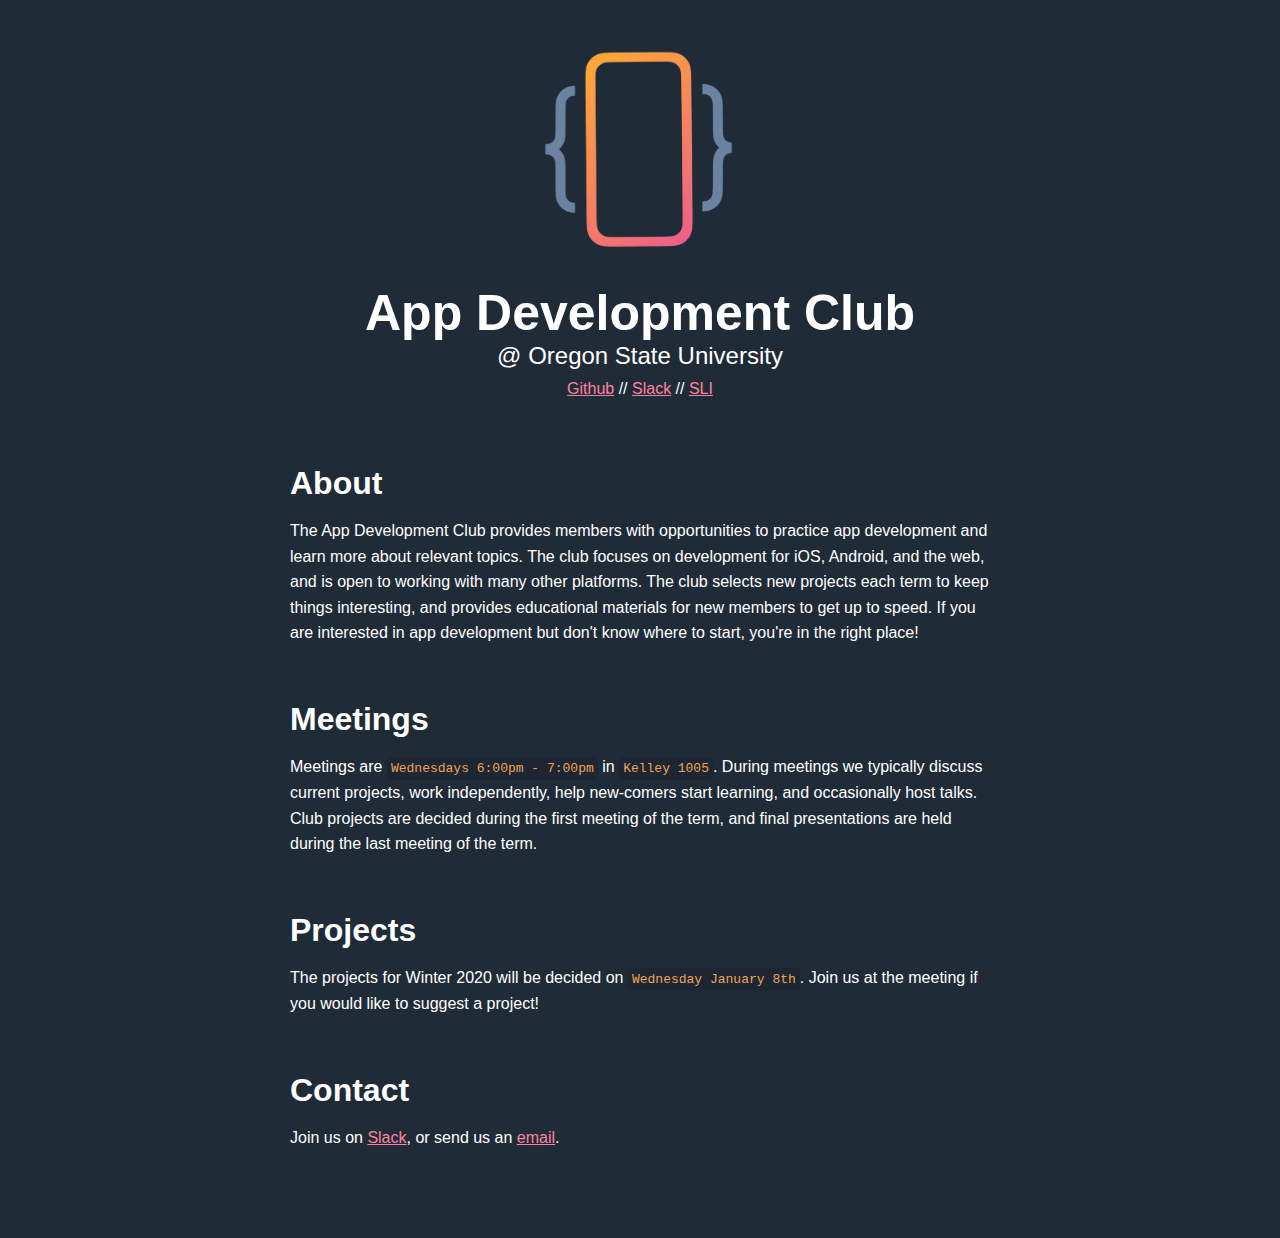
==== index.html @ 26351058 "Simple Site" ====
<!DOCTYPE html>
<html lang="en">

<head>
    <meta charset="utf-8">
    <title>App Dev. Club @ Oregon State</title>
    <link rel="stylesheet" href="style.css"
</head>

<body class="index">
    <img src="logo.png" height="200"/>

    <h1 class="title">App Development Club</h1>
    <h2 class="subtitle">@ Oregon State University</h2>
    <h4 class="subtitle">
        <a target="_blank" href="https://github.com/OSU-App-Club">Github</a> //
        <a target="_blank" href="https://osuappclub.slack.com/signup">Slack</a> //
        <a target="_blank" href="https://apps.ideal-logic.com/osusli?key=F3T9-25VWY_5878-CZ4R_dc2aa8ad">SLI</a>
    </h4>

    <br>
    <br>

    <h1>About</h1>

    <p>
        The App Development Club provides members with opportunities to practice app development and learn more about relevant topics.
        The club focuses on development for iOS, Android, and the web, and is open to working with many other platforms.
        The club selects new projects each term to keep things interesting, and provides educational materials for new members to get up to speed.
        If you are interested in app development but don't know where to start, you're in the right place!
    </p>
    <br>

    <h1>Meetings</h1>
    <p>
        Meetings are <code>Wednesdays 6:00pm - 7:00pm</code>  in <code>Kelley 1005</code>.
        During meetings we typically discuss current projects, work independently, help new-comers start learning, and occasionally host talks.
        Club projects are decided during the first meeting of the term, and final presentations are held during the last meeting of the term.
    </p>
    <br>

    <h1>Projects</h1>
    <p>
        The projects for Winter 2020 will be decided on <code>Wednesday January 8th</code>.
        Join us at the meeting if you would like to suggest a project!
    </p>
    <br>

    <h1>Contact</h1>
    <p>
        Join us on <a target="_blank" href="https://osuappclub.slack.com/signup">Slack</a>, or send us an <a href="mailto:appdevelopmentclub@oregonstate.edu">email</a>.
    </p>

    <br>
    <br>
    <br>
    <br>

</body>

</html>
---- style.css ----
h1.title {
    text-align: center;
    font-size: 50px;
    margin-bottom: 0px;
}

.subtitle {
    text-align: center;
    margin-top: 0px;
    font-weight: normal;
    margin-bottom: 10px;
}

a {
    color: rgb(255, 131, 160);
}

pre {
    display: inline;
}

body {
    max-width: 700px;
    padding-left: 20px;
    padding-right: 20px;
    margin: auto;
    color: white;
    text-rendering: optimizeLegibility;
    font-family: -apple-system, BlinkMacSystemFont, "Segoe UI", Helvetica, "Apple Color Emoji", Arial, sans-serif, "Segoe UI Emoji", "Segoe UI Symbol";
}

h1 {
    font-weight: 600;
    font-size: xx-large;
    margin-bottom: 10px;
}

p {
    line-height: 1.6;
}

html {
    background-color: #202b38;
}

code {
    color: rgb(240, 163, 85);
    background-color: #1d2632;
    padding: 4px;
    border-radius: 5px;
}

img {
    display: block;
    margin: auto;
    margin-top: 50px;
}
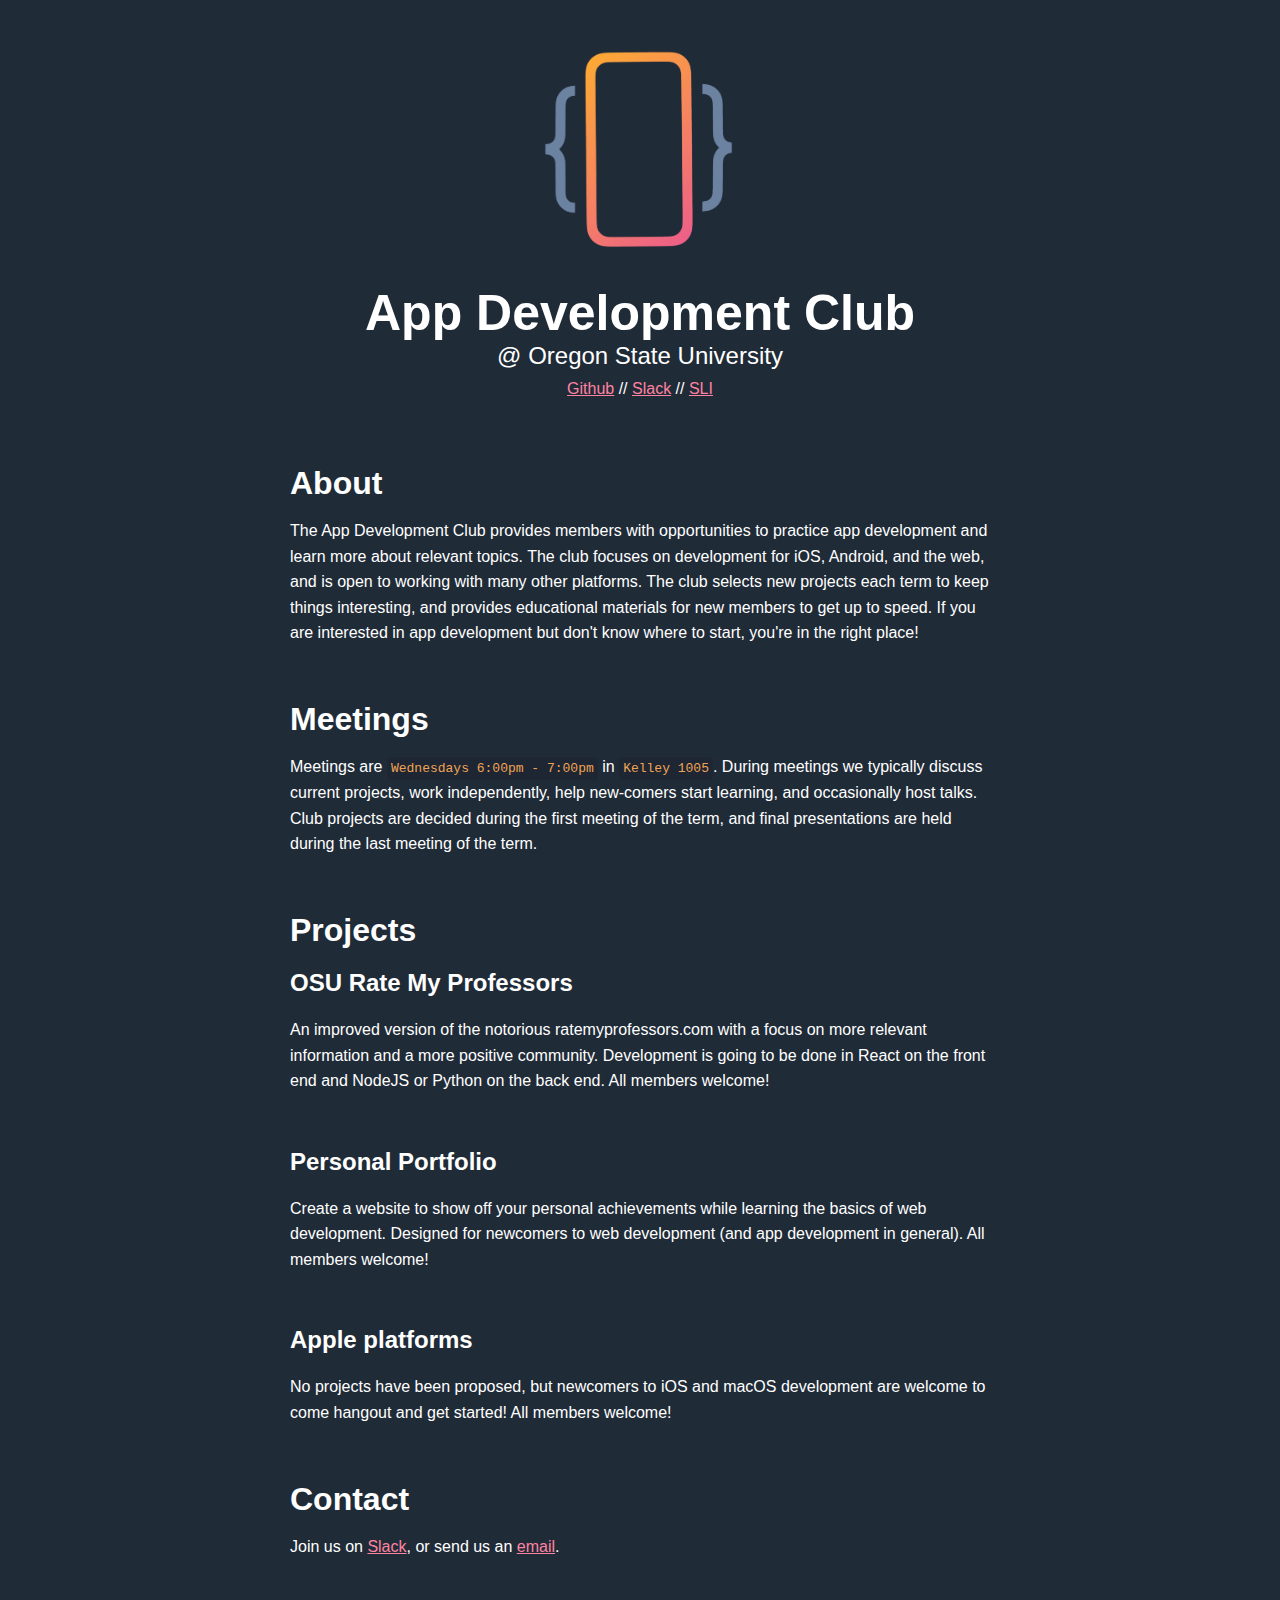
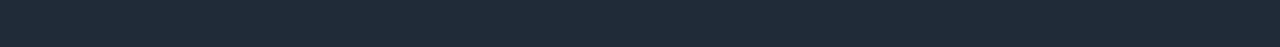
==== commit 77a8a498: "Adds projects for Winter 2020" ====
--- a/index.html
+++ b/index.html
@@ -4,7 +4,25 @@
 <head>
     <meta charset="utf-8">
     <title>App Dev. Club @ Oregon State</title>
-    <link rel="stylesheet" href="style.css"
+    <link rel="stylesheet" href="style.css">
+
+    <link rel="apple-touch-icon" sizes="57x57" href="favicon/apple-icon-57x57.png">
+    <link rel="apple-touch-icon" sizes="60x60" href="favicon/apple-icon-60x60.png">
+    <link rel="apple-touch-icon" sizes="72x72" href="favicon/apple-icon-72x72.png">
+    <link rel="apple-touch-icon" sizes="76x76" href="favicon/apple-icon-76x76.png">
+    <link rel="apple-touch-icon" sizes="114x114" href="favicon/apple-icon-114x114.png">
+    <link rel="apple-touch-icon" sizes="120x120" href="favicon/apple-icon-120x120.png">
+    <link rel="apple-touch-icon" sizes="144x144" href="favicon/apple-icon-144x144.png">
+    <link rel="apple-touch-icon" sizes="152x152" href="favicon/apple-icon-152x152.png">
+    <link rel="apple-touch-icon" sizes="180x180" href="favicon/apple-icon-180x180.png">
+    <link rel="icon" type="image/png" sizes="192x192"  href="favicon/android-icon-192x192.png">
+    <link rel="icon" type="image/png" sizes="32x32" href="favicon/favicon-32x32.png">
+    <link rel="icon" type="image/png" sizes="96x96" href="favicon/favicon-96x96.png">
+    <link rel="icon" type="image/png" sizes="16x16" href="favicon/favicon-16x16.png">
+    <link rel="manifest" href="favicon/manifest.json">
+    <meta name="msapplication-TileColor" content="#ffffff">
+    <meta name="msapplication-TileImage" content="/ms-icon-144x144.png">
+    <meta name="theme-color" content="#ffffff">
 </head>
 
 <body class="index">
@@ -40,9 +58,23 @@
     <br>
 
     <h1>Projects</h1>
-    <p>
-        The projects for Winter 2020 will be decided on <code>Wednesday January 8th</code>.
-        Join us at the meeting if you would like to suggest a project!
+    <h2>OSU Rate My Professors</h2>
+    <p>An improved version of the notorious ratemyprofessors.com with a focus on more relevant information and a more positive community. 
+       Development is going to be done in React on the front end and NodeJS or Python on the back end.
+       All members welcome!
+    </p>
+    <br>
+
+    <h2>Personal Portfolio</h2>
+    <p>Create a website to show off your personal achievements while learning the basics of web development.
+       Designed for newcomers to web development (and app development in general).
+       All members welcome!
+    </p>
+    <br>
+
+    <h2>Apple platforms</h2>
+    <p>No projects have been proposed, but newcomers to iOS and macOS development are welcome to come hangout and get started!
+       All members welcome!
     </p>
     <br>
 
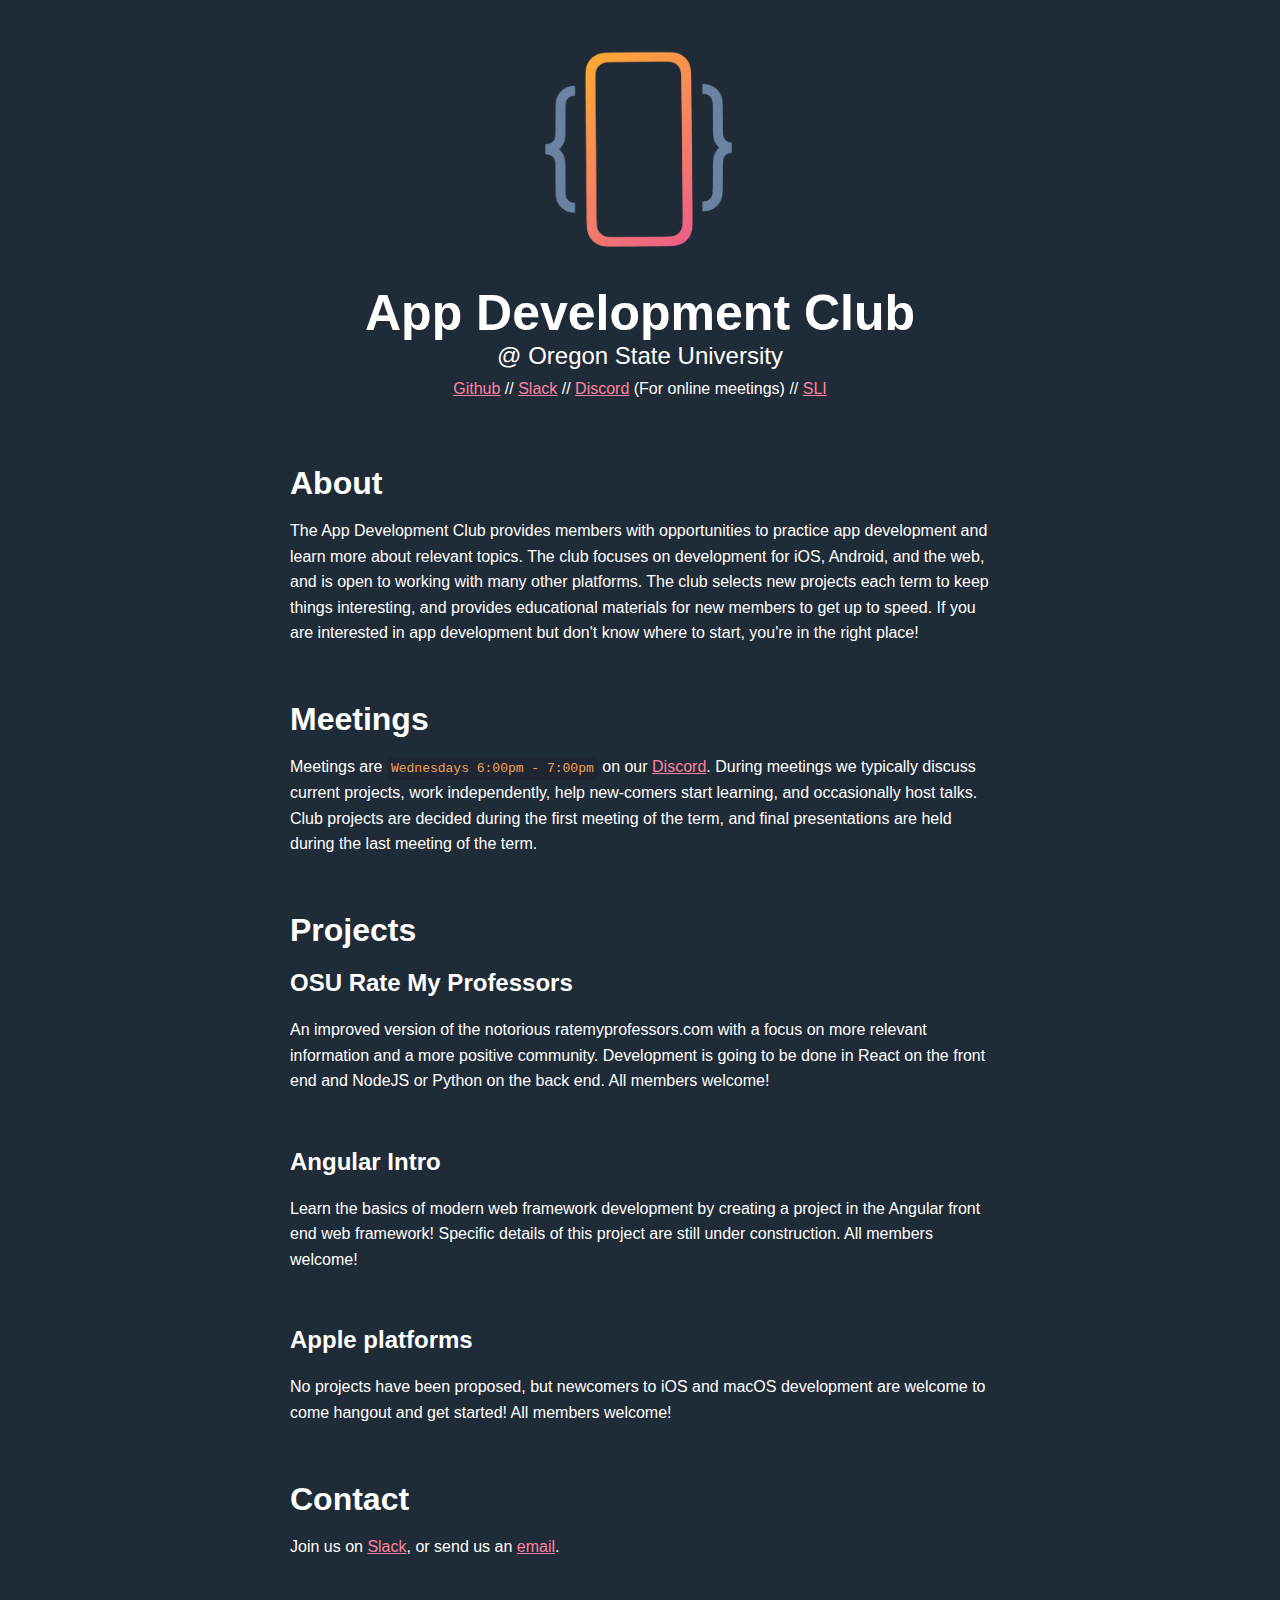
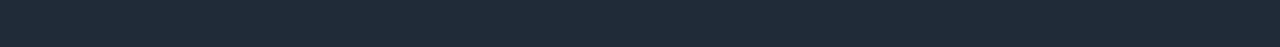
==== commit 3028048e: "Update meeting location" ====
--- a/index.html
+++ b/index.html
@@ -33,6 +33,7 @@
     <h4 class="subtitle">
         <a target="_blank" href="https://github.com/OSU-App-Club">Github</a> //
         <a target="_blank" href="https://osuappclub.slack.com/signup">Slack</a> //
+        <a target="_blank" href="https://discord.gg/HCtGZsM">Discord</a> (For online meetings) //
         <a target="_blank" href="https://apps.ideal-logic.com/osusli?key=F3T9-25VWY_5878-CZ4R_dc2aa8ad">SLI</a>
     </h4>
 
@@ -51,7 +52,7 @@
 
     <h1>Meetings</h1>
     <p>
-        Meetings are <code>Wednesdays 6:00pm - 7:00pm</code>  in <code>Kelley 1005</code>.
+        Meetings are <code>Wednesdays 6:00pm - 7:00pm</code> on our <a target="_blank" href="https://discord.gg/HCtGZsM">Discord</a>.
         During meetings we typically discuss current projects, work independently, help new-comers start learning, and occasionally host talks.
         Club projects are decided during the first meeting of the term, and final presentations are held during the last meeting of the term.
     </p>
@@ -65,9 +66,8 @@
     </p>
     <br>
 
-    <h2>Personal Portfolio</h2>
-    <p>Create a website to show off your personal achievements while learning the basics of web development.
-       Designed for newcomers to web development (and app development in general).
+    <h2>Angular Intro</h2>
+    <p>Learn the basics of modern web framework development by creating a project in the Angular front end web framework!  Specific details of this project are still under construction.
        All members welcome!
     </p>
     <br>
--- a/style.css
+++ b/style.css
@@ -35,6 +35,10 @@
     margin-bottom: 10px;
 }
 
+h2 {
+    font-weight: 300px;
+}
+
 p {
     line-height: 1.6;
 }
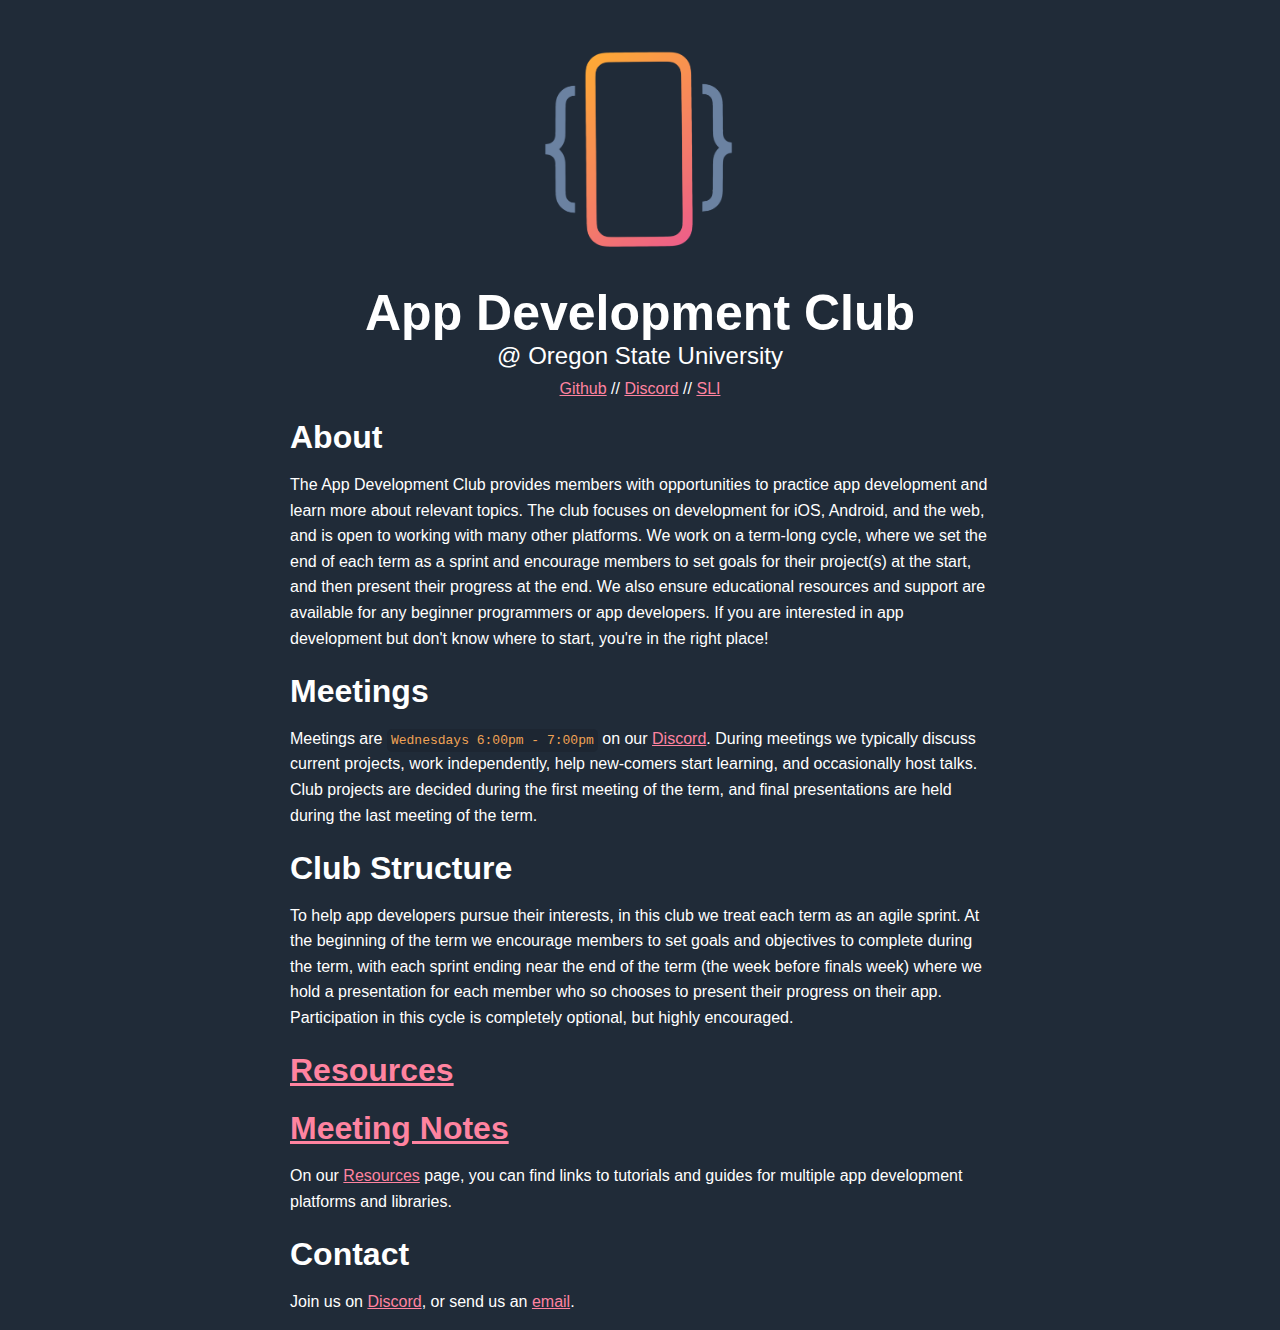
==== commit d945ef21: "Adding meeting notes page" ====
--- a/index.html
+++ b/index.html
@@ -15,7 +15,7 @@
     <link rel="apple-touch-icon" sizes="144x144" href="favicon/apple-icon-144x144.png">
     <link rel="apple-touch-icon" sizes="152x152" href="favicon/apple-icon-152x152.png">
     <link rel="apple-touch-icon" sizes="180x180" href="favicon/apple-icon-180x180.png">
-    <link rel="icon" type="image/png" sizes="192x192"  href="favicon/android-icon-192x192.png">
+    <link rel="icon" type="image/png" sizes="192x192" href="favicon/android-icon-192x192.png">
     <link rel="icon" type="image/png" sizes="32x32" href="favicon/favicon-32x32.png">
     <link rel="icon" type="image/png" sizes="96x96" href="favicon/favicon-96x96.png">
     <link rel="icon" type="image/png" sizes="16x16" href="favicon/favicon-16x16.png">
@@ -23,71 +23,61 @@
     <meta name="msapplication-TileColor" content="#ffffff">
     <meta name="msapplication-TileImage" content="/ms-icon-144x144.png">
     <meta name="theme-color" content="#ffffff">
+
+    <meta name="viewport" content="width=device-width, initial-scale=1">
 </head>
 
 <body class="index">
-    <img src="logo.png" height="200"/>
+    <img src="logo.png" height="200" />
 
     <h1 class="title">App Development Club</h1>
     <h2 class="subtitle">@ Oregon State University</h2>
     <h4 class="subtitle">
         <a target="_blank" href="https://github.com/OSU-App-Club">Github</a> //
-        <a target="_blank" href="https://osuappclub.slack.com/signup">Slack</a> //
-        <a target="_blank" href="https://discord.gg/HCtGZsM">Discord</a> (For online meetings) //
+        <a target="_blank" href="https://discord.gg/HCtGZsM">Discord</a> //
         <a target="_blank" href="https://apps.ideal-logic.com/osusli?key=F3T9-25VWY_5878-CZ4R_dc2aa8ad">SLI</a>
     </h4>
-
-    <br>
-    <br>
 
     <h1>About</h1>
 
     <p>
-        The App Development Club provides members with opportunities to practice app development and learn more about relevant topics.
-        The club focuses on development for iOS, Android, and the web, and is open to working with many other platforms.
-        The club selects new projects each term to keep things interesting, and provides educational materials for new members to get up to speed.
-        If you are interested in app development but don't know where to start, you're in the right place!
+        The App Development Club provides members with opportunities to practice app development and learn more about
+        relevant topics. The club focuses on development for iOS, Android, and the web, and is open to working with many
+        other platforms. We work on a term-long cycle, where we set the end of each term as a sprint and encourage
+        members to set goals for their project(s) at the start, and then present their progress at the end. We also
+        ensure educational resources and support are available for any beginner programmers or app developers. If you
+        are interested in app development but don't know where to start, you're in the right place!
     </p>
-    <br>
 
     <h1>Meetings</h1>
     <p>
-        Meetings are <code>Wednesdays 6:00pm - 7:00pm</code> on our <a target="_blank" href="https://discord.gg/HCtGZsM">Discord</a>.
-        During meetings we typically discuss current projects, work independently, help new-comers start learning, and occasionally host talks.
-        Club projects are decided during the first meeting of the term, and final presentations are held during the last meeting of the term.
+        Meetings are <code>Wednesdays 6:00pm - 7:00pm</code> on our <a target="_blank"
+            href="https://discord.gg/HCtGZsM">Discord</a>. During meetings we typically discuss current projects, work
+        independently, help new-comers start learning, and occasionally host talks. Club projects are decided during the
+        first meeting of the term, and final presentations are held during the last meeting of the term.
     </p>
-    <br>
 
-    <h1>Projects</h1>
-    <h2>OSU Rate My Professors</h2>
-    <p>An improved version of the notorious ratemyprofessors.com with a focus on more relevant information and a more positive community. 
-       Development is going to be done in React on the front end and NodeJS or Python on the back end.
-       All members welcome!
+    <h1>Club Structure</h1>
+    <p>
+        To help app developers pursue their interests, in this club we treat each term as an agile sprint. At the
+        beginning of the term we encourage members to set goals and objectives to complete during the term, with each
+        sprint ending near the end of the term (the week before finals week) where we hold a presentation for each
+        member who so chooses to present their progress on their app. Participation in this cycle is completely
+        optional, but highly encouraged.
     </p>
-    <br>
 
-    <h2>Angular Intro</h2>
-    <p>Learn the basics of modern web framework development by creating a project in the Angular front end web framework!  Specific details of this project are still under construction.
-       All members welcome!
+    <h1><a href="resources.html">Resources</a></h1>
+    <h1><a href="notes.html">Meeting Notes</a></h1>
+    <p>
+        On our <a href="resources.html">Resources</a> page, you can find links to tutorials and guides for multiple app development platforms and libraries.
     </p>
-    <br>
-
-    <h2>Apple platforms</h2>
-    <p>No projects have been proposed, but newcomers to iOS and macOS development are welcome to come hangout and get started!
-       All members welcome!
-    </p>
-    <br>
 
     <h1>Contact</h1>
     <p>
-        Join us on <a target="_blank" href="https://osuappclub.slack.com/signup">Slack</a>, or send us an <a href="mailto:appdevelopmentclub@oregonstate.edu">email</a>.
+        Join us on <a target="_blank" href="https://discord.gg/HCtGZsM">Discord</a>, or send us an <a
+            href="mailto:appdevelopmentclub@oregonstate.edu">email</a>.
     </p>
-
-    <br>
-    <br>
-    <br>
-    <br>
 
 </body>
 
-</html>
+</html>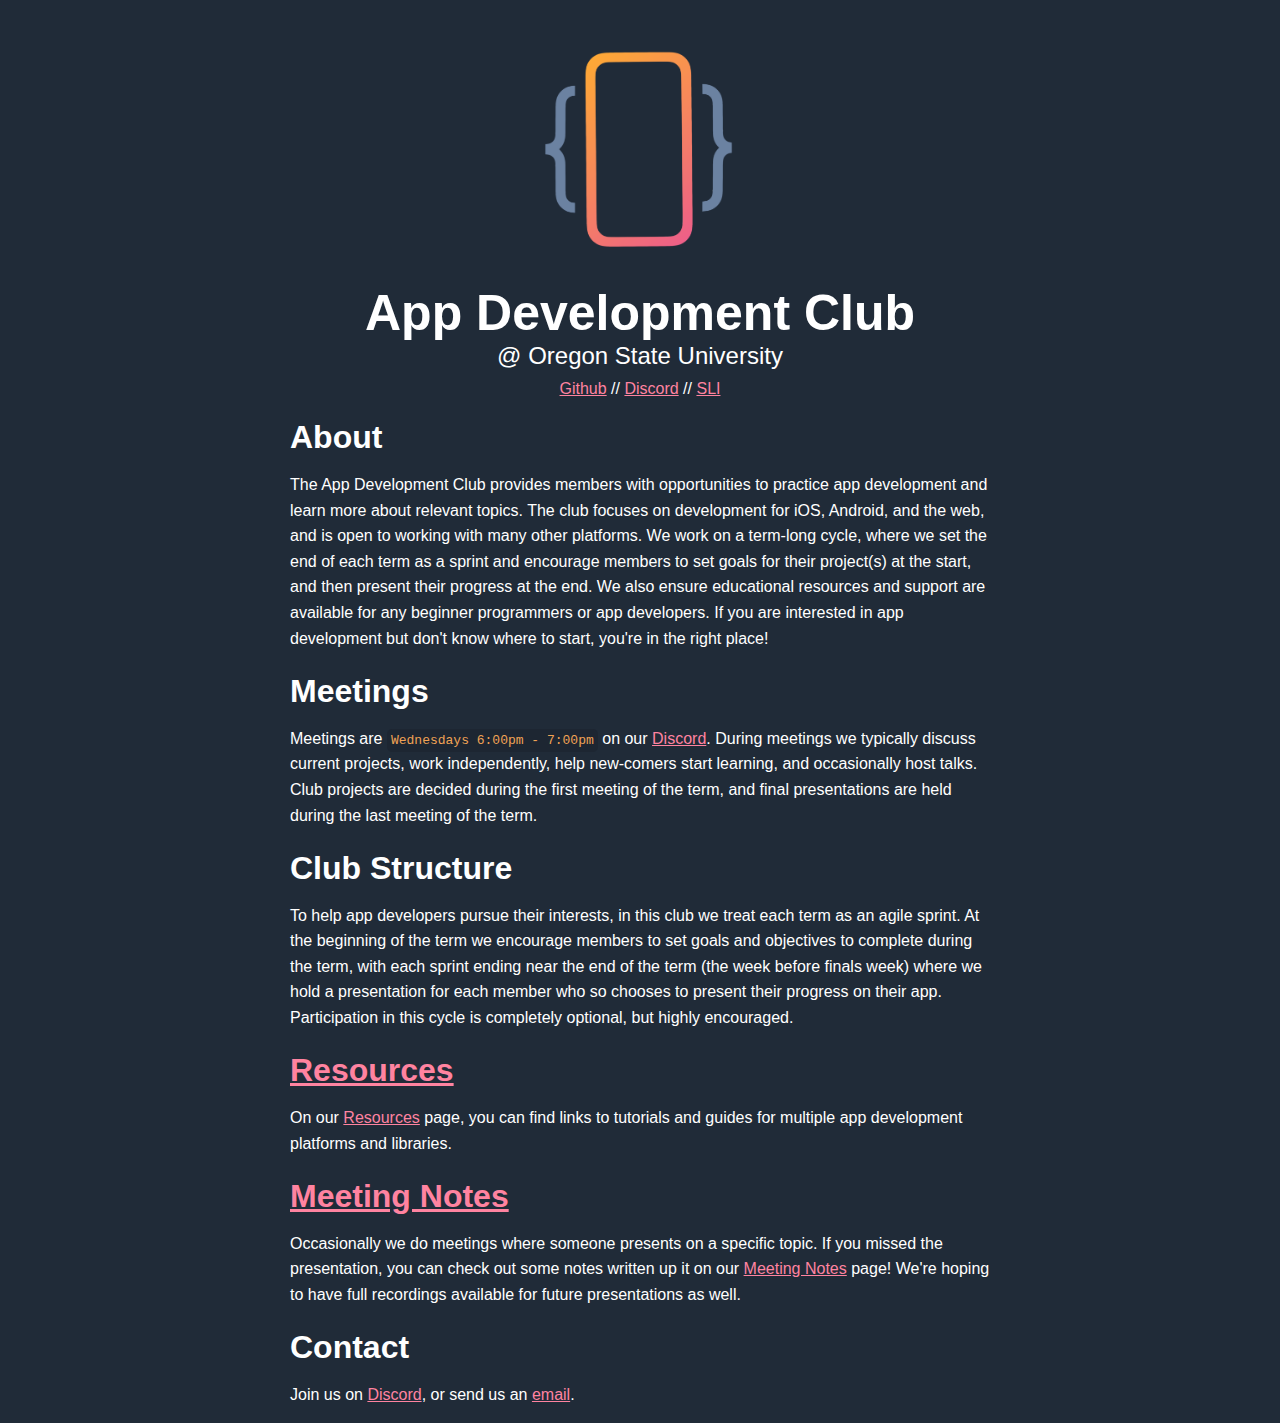
==== commit 13dba285: "Add link desc on home, remove download file name" ====
--- a/index.html
+++ b/index.html
@@ -67,9 +67,13 @@
     </p>
 
     <h1><a href="resources.html">Resources</a></h1>
+    <p>
+        On our <a href="resources.html">Resources</a> page, you can find links to tutorials and guides for multiple app development platforms and libraries.
+    </p>
+
     <h1><a href="notes.html">Meeting Notes</a></h1>
     <p>
-        On our <a href="resources.html">Resources</a> page, you can find links to tutorials and guides for multiple app development platforms and libraries.
+        Occasionally we do meetings where someone presents on a specific topic.  If you missed the presentation, you can check out some notes written up it on our <a href="notes.html">Meeting Notes</a> page!  We're hoping to have full recordings available for future presentations as well.
     </p>
 
     <h1>Contact</h1>
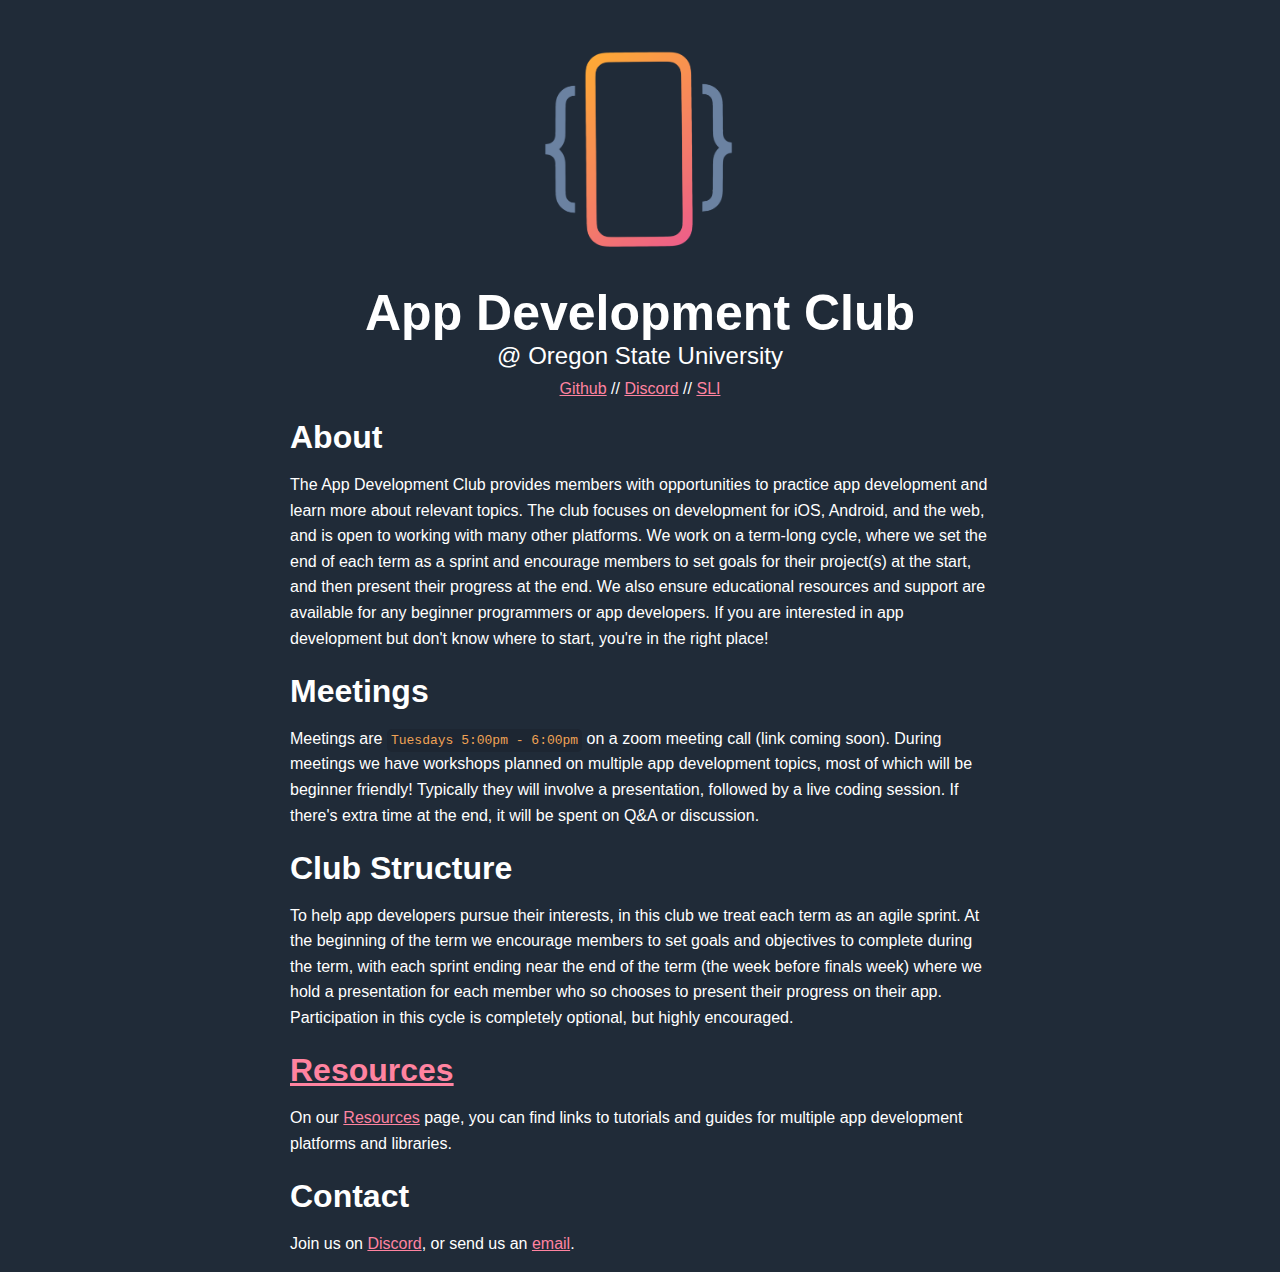
==== commit 34f1e531: "Update meetings info" ====
--- a/index.html
+++ b/index.html
@@ -51,10 +51,7 @@
 
     <h1>Meetings</h1>
     <p>
-        Meetings are <code>Wednesdays 6:00pm - 7:00pm</code> on our <a target="_blank"
-            href="https://discord.gg/HCtGZsM">Discord</a>. During meetings we typically discuss current projects, work
-        independently, help new-comers start learning, and occasionally host talks. Club projects are decided during the
-        first meeting of the term, and final presentations are held during the last meeting of the term.
+        Meetings are <code>Tuesdays 5:00pm - 6:00pm</code> on a zoom meeting call (link coming soon).  During meetings we have workshops planned on multiple app development topics, most of which will be beginner friendly!  Typically they will involve a presentation, followed by a live coding session.  If there's extra time at the end, it will be spent on Q&A or discussion.
     </p>
 
     <h1>Club Structure</h1>
@@ -71,11 +68,6 @@
         On our <a href="resources.html">Resources</a> page, you can find links to tutorials and guides for multiple app development platforms and libraries.
     </p>
 
-    <h1><a href="notes.html">Meeting Notes</a></h1>
-    <p>
-        Occasionally we do meetings where someone presents on a specific topic.  If you missed the presentation, you can check out some notes written up it on our <a href="notes.html">Meeting Notes</a> page!  We're hoping to have full recordings available for future presentations as well.
-    </p>
-
     <h1>Contact</h1>
     <p>
         Join us on <a target="_blank" href="https://discord.gg/HCtGZsM">Discord</a>, or send us an <a
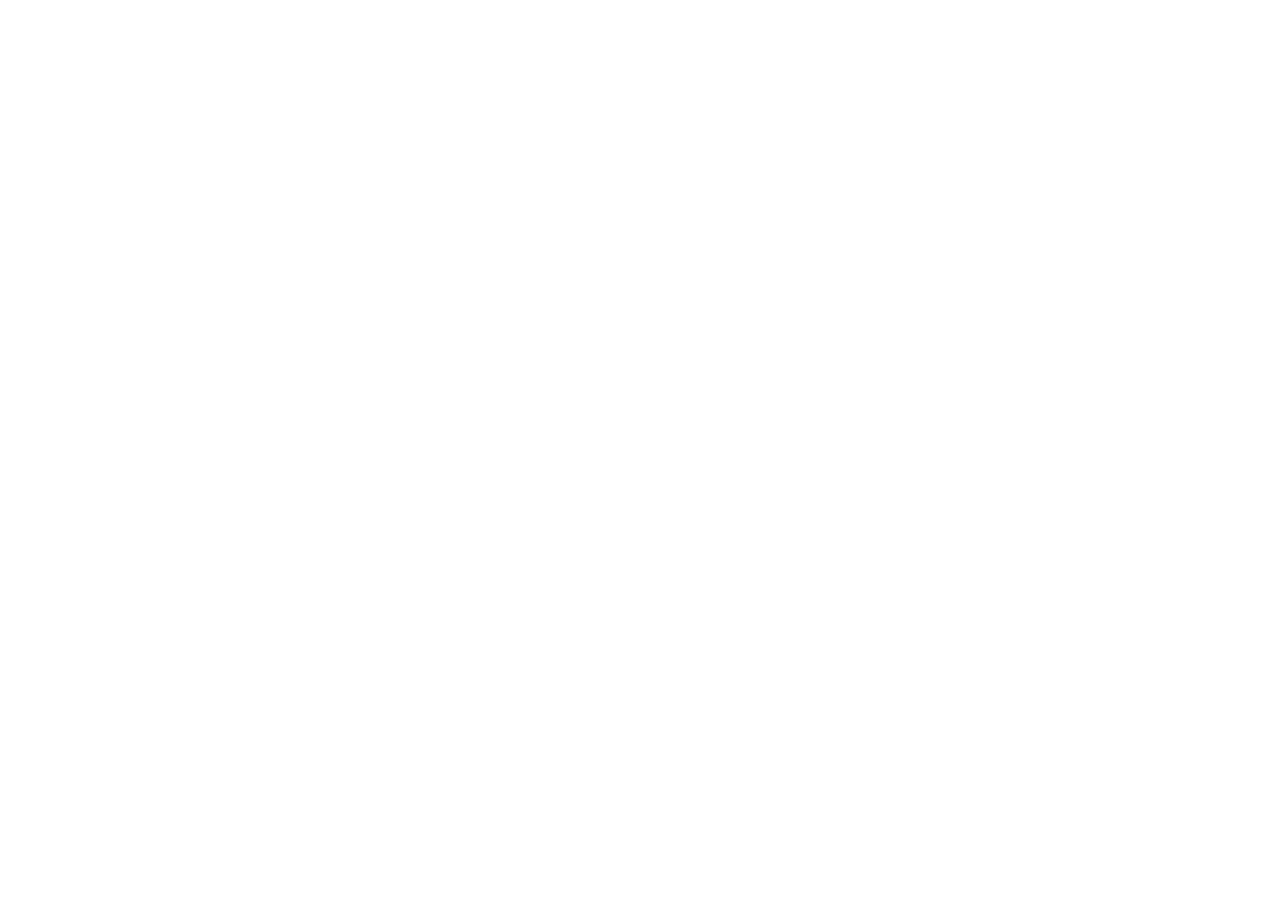
==== commit de463bfc: "Redirect to wix" ====
--- a/index.html
+++ b/index.html
@@ -25,6 +25,8 @@
     <meta name="theme-color" content="#ffffff">
 
     <meta name="viewport" content="width=device-width, initial-scale=1">
+
+    <script>window.location.replace("https://osuapp.wixsite.com/club");</script>
 </head>
 
 <body class="index">
